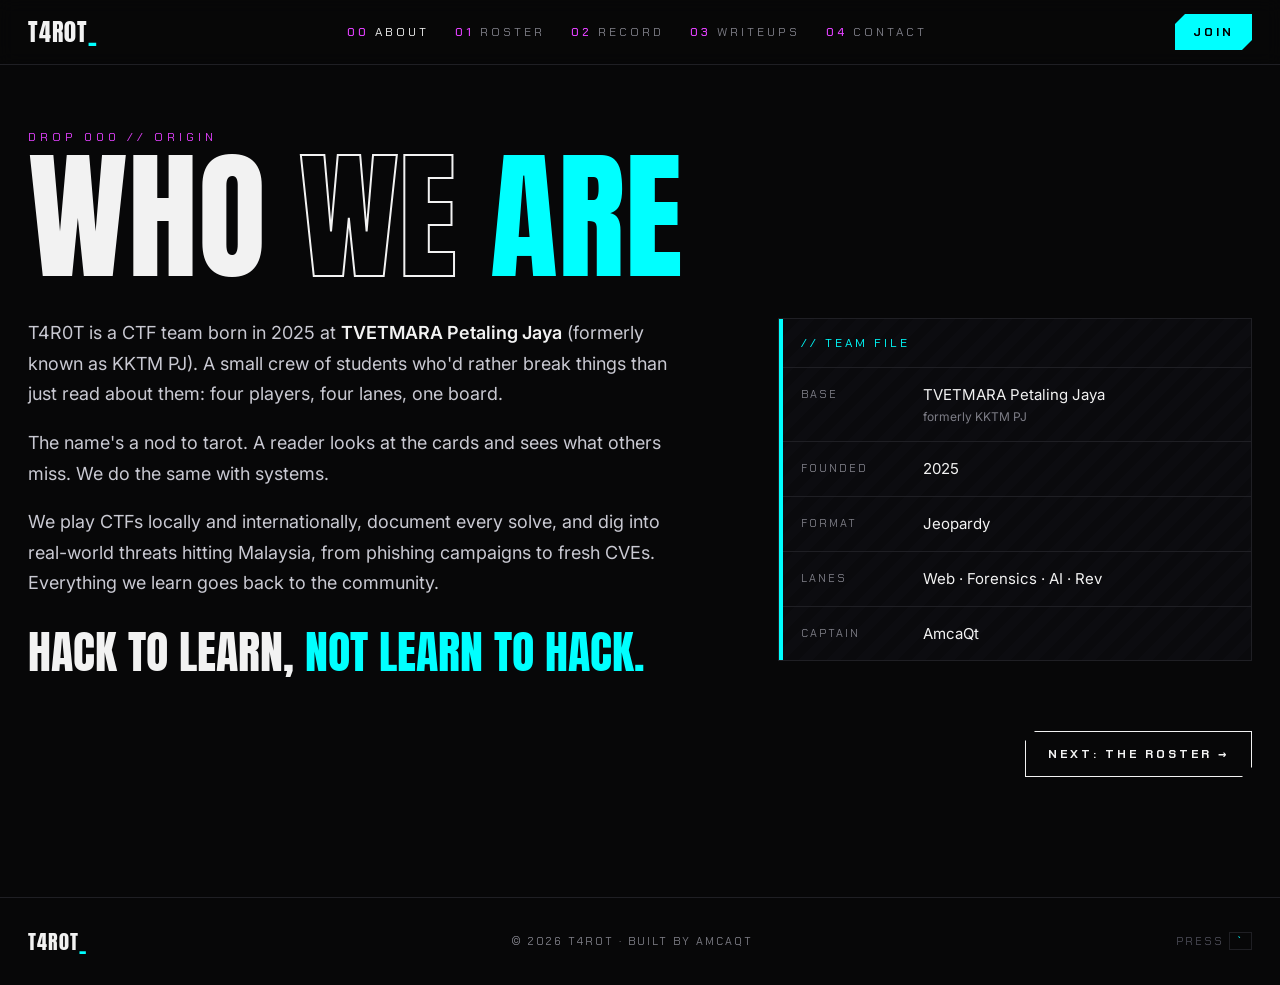
==== about.html @ 24bbe3ca "launching site" ====
<!doctype html>
<html lang="en">
<head>
<meta charset="utf-8">
<meta name="viewport" content="width=device-width, initial-scale=1">
<title>About | T4R0T</title>
<meta name="description" content="Who T4R0T is: a CTF team born in 2025 at TVETMARA Petaling Jaya.">
<meta name="theme-color" content="#070708">
<link rel="canonical" href="https://t4r0t-team.github.io/about.html">
<meta property="og:url" content="https://t4r0t-team.github.io/about.html">
<meta property="og:site_name" content="T4R0T">
<meta property="og:type" content="website">
<meta property="og:title" content="About | T4R0T">
<meta property="og:description" content="Who T4R0T is: a CTF team born in 2025 at TVETMARA Petaling Jaya.">
<link rel="icon" href="data:image/svg+xml,%3Csvg xmlns='http://www.w3.org/2000/svg' viewBox='0 0 64 64'%3E%3Crect width='64' height='64' fill='%23070708'/%3E%3Ctext x='50%25' y='56%25' text-anchor='middle' dominant-baseline='middle' font-family='Impact,sans-serif' font-size='44' fill='%2300ffff'%3ET%3C/text%3E%3C/svg%3E">
<link rel="preconnect" href="https://fonts.googleapis.com">
<link rel="preconnect" href="https://fonts.gstatic.com" crossorigin>
<link href="https://fonts.googleapis.com/css2?family=Anton&family=Chakra+Petch:wght@500;700&family=Inter:wght@400;600&family=JetBrains+Mono:wght@400&display=swap" rel="stylesheet">
<link rel="stylesheet" href="assets/css/style.css">
</head>
<body data-page="about">
<div id="chrome-top"></div>
<main>
<section class="wrap section first">
  <div class="drop">DROP 000 // ORIGIN</div>
  <h1 class="title">WHO <span class="out">WE</span> <span class="cy">ARE</span></h1>
  <div class="about">
    <div class="copy">
      <p>T4R0T is a CTF team born in 2025 at <strong>TVETMARA Petaling Jaya</strong> (formerly known as KKTM PJ). A small crew of students who'd rather break things than just read about them: four players, four lanes, one board.</p>
      <p>The name's a nod to tarot. A reader looks at the cards and sees what others miss. We do the same with systems.</p>
      <p>We play CTFs locally and internationally, document every solve, and dig into real-world threats hitting Malaysia, from phishing campaigns to fresh CVEs. Everything we learn goes back to the community.</p>
      <div class="closer">Hack to learn, <span>not learn to hack.</span></div>
    </div>
    <dl class="dossier">
      <div class="hd">// TEAM FILE</div>
      <div class="row"><dt>BASE</dt><dd>TVETMARA Petaling Jaya<small>formerly KKTM PJ</small></dd></div>
      <div class="row"><dt>FOUNDED</dt><dd>2025</dd></div>
      <div class="row"><dt>FORMAT</dt><dd>Jeopardy</dd></div>
      <div class="row"><dt>LANES</dt><dd>Web · Forensics · AI · Rev</dd></div>
      <div class="row"><dt>CAPTAIN</dt><dd id="captain">AmcaQt</dd></div>
    </dl>
  </div>
  <div class="pager"><a class="btn sec cut" href="roster.html">NEXT: THE ROSTER →</a></div>
</section>
</main>
<div id="chrome-bottom"></div>
<script src="assets/js/app.js"></script>
</body>
</html>
---- assets/css/style.css ----
/* =========================================================
   T4R0T team site
   Fonts: change these three lines to restyle the whole site
   ========================================================= */
:root{
  --display: "Anton", Impact, sans-serif;     /* titles, names, numbers */
  --label: "Chakra Petch", monospace;          /* small caps UI labels   */
  --body: "Inter", system-ui, sans-serif;      /* paragraphs             */
  --mono: "JetBrains Mono", monospace;         /* terminal only          */
  --display-track: 0;

  --bg:#070708; --ink:#f2f2f2; --soft:#c9c9d2; --muted:#7d7d86; --dim:#4a4a55;
  --line:#1f1f24; --hover:#0d0d10;
  --cyan:#00ffff; --mag:#e040fb; --green:#3dffa8; --amber:#ffb02e; --red:#ff5c7a;
  --stripe:repeating-linear-gradient(-45deg,#0a0a0d 0 10px,#0c0c10 10px 20px);
  --max:1280px;
}
/* hidden alt font sets, switched from the terminal */
:root[data-font="f"]{ --display:"Teko",Impact,sans-serif; --label:"JetBrains Mono",monospace; --display-track:1px }
:root[data-font="g"]{ --body:"Rajdhani",system-ui,sans-serif }

*{box-sizing:border-box;margin:0;padding:0}
html{scroll-behavior:smooth;scroll-padding-top:80px}
body{background:var(--bg);color:var(--ink);font-family:var(--body);overflow-x:hidden;-webkit-font-smoothing:antialiased}
a{color:inherit;text-decoration:none}
button{font:inherit;color:inherit;background:none;border:0;cursor:pointer}
::selection{background:var(--cyan);color:#000}
:focus-visible{outline:2px solid var(--cyan);outline-offset:3px}

.wrap{max-width:var(--max);margin:0 auto;padding:0 28px}
.section{padding-top:120px}
.cut{clip-path:polygon(10px 0,100% 0,100% calc(100% - 10px),calc(100% - 10px) 100%,0 100%,0 10px)}

/* shared type */
.drop,.kick,.label,.sub,.lbl,.n,.date,.chip,.lane{font-family:var(--label);text-transform:uppercase}
.drop{font-size:12px;letter-spacing:4px;color:var(--mag)}
.title,.big{font-family:var(--display);letter-spacing:var(--display-track);text-transform:uppercase;font-weight:400}
.title{font-size:clamp(56px,11vw,140px);line-height:.88;margin-top:10px}
.out{color:transparent;-webkit-text-stroke:2px var(--ink)}
.cy{color:var(--cyan)}
.sub{font-size:12px;letter-spacing:2px;color:var(--muted);margin-top:16px;display:flex;gap:10px 28px;flex-wrap:wrap}
.label{font-size:12px;letter-spacing:3px;color:var(--muted);margin:48px 0 14px;display:flex;align-items:center;gap:12px}
.label::after{content:"";flex:1;height:1px;background:var(--line)}

/* glitch */
@keyframes glitch{
  0%{text-shadow:3px 0 var(--mag),-3px 0 var(--cyan);transform:translate(1px,0)}
  50%{text-shadow:-3px 0 var(--mag),3px 0 var(--cyan);transform:translate(-1px,1px)}
  100%{text-shadow:none;transform:none}
}
.gl:hover .gt{animation:glitch .35s steps(2) 1}

/* ribbons and lane chips */
.ribbon{position:absolute;top:16px;right:-38px;transform:rotate(45deg);background:var(--mag);color:#000;font-family:var(--label);font-size:10px;font-weight:700;letter-spacing:2px;padding:4px 42px;z-index:1}
.lane{font-size:10px;letter-spacing:2px;padding:3px 7px;white-space:nowrap;border:1px solid}
.lane.web{color:var(--cyan);border-color:#00ffff44}
.lane.rev{color:var(--amber);border-color:#ffb02e44}
.lane.for{color:var(--mag);border-color:#e040fb44}
.lane.osint{color:var(--green);border-color:#3dffa844}
.lane.b2r,.lane.threat{color:var(--red);border-color:#ff5c7a44}
.lane.vuln{color:var(--mag);border-color:#e040fb44}
.lane.ai{color:var(--green);border-color:#3dffa844}
.lane.misc{color:var(--soft);border-color:#c9c9d644}

/* =================== NAV =================== */
.nav{position:sticky;top:0;z-index:20;display:flex;align-items:center;justify-content:space-between;gap:16px;padding:14px 28px;border-bottom:1px solid var(--line);background:rgba(7,7,8,.86);backdrop-filter:blur(8px)}
.logo{font-family:var(--display);font-size:24px;letter-spacing:1px}
.logo span{color:var(--cyan);animation:blink 1.1s steps(1) infinite}
@keyframes blink{50%{opacity:0}}
.links{display:flex;gap:26px;font-family:var(--label);font-size:12px;letter-spacing:3px;color:var(--muted)}
.links a{transition:color .15s}
.links a:hover,.links a.on{color:var(--ink)}
.links a b{color:var(--mag);font-weight:500;margin-right:6px}
.join{font-family:var(--label);font-size:12px;letter-spacing:3px;padding:10px 18px;background:var(--cyan);color:#000;font-weight:700}
.join:hover{background:var(--ink)}
.burger{display:none;width:40px;height:40px;position:relative}
.burger span{position:absolute;left:9px;right:9px;height:2px;background:var(--ink);transition:.2s}
.burger span:first-child{top:15px}.burger span:last-child{top:23px}
.nav.open .burger span:first-child{top:19px;transform:rotate(45deg)}
.nav.open .burger span:last-child{top:19px;transform:rotate(-45deg)}

/* =================== HERO =================== */
.hero{max-width:var(--max);margin:0 auto;padding:72px 28px 0;display:grid;grid-template-columns:minmax(0,1.6fr) minmax(0,1fr);gap:40px;align-items:end}
.hero.solo{grid-template-columns:1fr}
.kick{font-size:12px;letter-spacing:4px;color:var(--mag);display:flex;gap:14px;flex-wrap:wrap}
.kick i{font-style:normal;color:var(--muted)}
.big{font-size:clamp(96px,17vw,230px);line-height:.82;margin-top:14px;letter-spacing:-2px}
.big.glitch{animation:glitch .4s steps(2) 1}
.motto{font-size:clamp(18px,2vw,24px);line-height:1.4;margin-top:22px}
.motto em{font-style:normal;color:var(--cyan)}
.lede{color:var(--muted);font-size:15px;line-height:1.65;margin-top:10px;max-width:520px}
.ctas{display:flex;gap:10px;margin-top:28px;flex-wrap:wrap}
.btn{font-family:var(--label);font-size:12px;letter-spacing:3px;padding:14px 22px;border:1px solid var(--ink);transition:.2s;font-weight:700}
.btn.pri{background:var(--ink);color:#000}
.btn.pri:hover{background:var(--cyan);border-color:var(--cyan)}
.btn.sec:hover{border-color:var(--cyan);color:var(--cyan)}

.next{position:relative;border:1px solid var(--line);padding:24px;background:var(--stripe);overflow:hidden}
.next::before{content:"";position:absolute;left:0;top:0;bottom:0;width:4px;background:var(--mag)}
.next .lbl{font-size:11px;letter-spacing:3px;color:var(--mag);display:flex;align-items:center;gap:8px}
.next .lbl::before{content:"";width:7px;height:7px;border-radius:50%;background:var(--mag);animation:pulse 1.4s infinite}
@keyframes pulse{50%{opacity:.25}}
.next h2{font-family:var(--display);font-weight:400;font-size:44px;line-height:.92;text-transform:uppercase;margin-top:14px}
.next h2 span{color:var(--cyan)}
.next .fmt{font-family:var(--label);font-size:11px;letter-spacing:2px;color:var(--muted);margin-top:10px}
.cd{display:grid;grid-template-columns:repeat(4,1fr);border-top:1px dashed var(--line);margin-top:20px;padding-top:16px;text-align:center}
.cd b{display:block;font-family:var(--display);font-weight:400;font-size:40px;line-height:1}
.cd small{font-family:var(--label);font-size:9px;letter-spacing:2px;color:var(--muted)}
.next .qual{margin-top:16px;font-family:var(--label);font-size:11px;letter-spacing:1.5px;color:var(--muted)}

/* stat strips (hero + record) */
.stats{display:grid;grid-template-columns:repeat(4,1fr);border-left:1px solid var(--line);border-top:1px solid var(--line);margin-top:48px}
.stat{border-right:1px solid var(--line);border-bottom:1px solid var(--line);padding:22px 20px;transition:background .2s}
.stat:hover{background:var(--hover)}
.stat b{display:block;font-family:var(--display);font-weight:400;font-size:56px;line-height:1;letter-spacing:var(--display-track)}
.stat:hover b{color:var(--cyan)}
.stat span{font-family:var(--label);font-size:11px;letter-spacing:3px;color:var(--muted)}
#recStats{margin-top:28px}
#recStats .stat b{font-size:44px}

/* =================== ABOUT =================== */
.about{display:grid;grid-template-columns:minmax(0,1.5fr) minmax(0,1fr);gap:40px;margin-top:40px;align-items:start}
.copy p{font-size:18px;line-height:1.7;color:var(--soft);margin-bottom:18px;max-width:640px}
.copy strong{color:var(--ink);font-weight:600}
.closer{font-family:var(--display);font-size:clamp(30px,3.6vw,46px);line-height:1;text-transform:uppercase;margin-top:30px;letter-spacing:var(--display-track)}
.closer span{color:var(--cyan)}
.dossier{border:1px solid var(--line);position:relative;background:var(--stripe)}
.dossier::before{content:"";position:absolute;left:0;top:0;bottom:0;width:4px;background:var(--cyan)}
.dossier .hd{font-family:var(--label);font-size:12px;letter-spacing:3px;color:var(--cyan);padding:16px 22px;border-bottom:1px solid var(--line)}
.dossier .row{display:grid;grid-template-columns:110px 1fr;gap:12px;padding:16px 22px;border-bottom:1px solid var(--line)}
.dossier .row:last-child{border-bottom:0}
.dossier dt{font-family:var(--label);font-size:11px;letter-spacing:2px;color:var(--muted);padding-top:3px}
.dossier dd{font-size:15px;line-height:1.45}
.dossier dd small{display:block;font-size:12px;color:var(--muted);margin-top:2px}

/* =================== ROSTER =================== */
.lineup{display:grid;grid-template-columns:repeat(auto-fit,minmax(250px,1fr));border-left:1px solid var(--line);margin-top:32px}
.player{position:relative;border:1px solid var(--line);border-left:0;padding:22px 20px 26px;min-height:400px;display:flex;flex-direction:column;overflow:hidden;transition:background .2s}
.player:hover{background:var(--hover)}
.player .no{font-family:var(--label);font-size:11px;letter-spacing:3px;color:var(--muted);display:flex;justify-content:space-between}
.player .no b{color:var(--cyan)}
.player.lead .no b{color:var(--mag)}
.av{margin:26px 0 20px;width:100%;aspect-ratio:1/1;max-height:160px;border:1px solid var(--line);display:grid;place-items:center;font-family:var(--display);font-size:64px;color:#1b1b20;background:repeating-linear-gradient(45deg,#0b0b0e 0 8px,#0e0e12 8px 16px);overflow:hidden;transition:color .2s}
.av img{width:100%;height:100%;object-fit:cover;filter:grayscale(1) contrast(1.1);transition:filter .3s}
.player:hover .av{color:var(--cyan)}
.player:hover .av img{filter:none}
.player.lead:hover .av{color:var(--mag)}
.player .name{font-family:var(--display);font-size:40px;line-height:1;text-transform:uppercase;letter-spacing:var(--display-track)}
.player .tags{display:flex;gap:6px;flex-wrap:wrap;margin-top:10px}
.player .tl{margin-top:auto;padding-top:18px;font-size:15px;line-height:1.45;border-top:1px dashed var(--line)}
.player .tl::before{content:"\201C";font-family:var(--display);color:var(--cyan);font-size:28px;line-height:0;vertical-align:-10px;margin-right:4px}
.player.lead .tl::before{color:var(--mag)}
.player .socials{display:flex;gap:12px;margin-top:14px;font-family:var(--label);font-size:11px;letter-spacing:2px;color:var(--muted)}
.player .socials a:hover{color:var(--cyan)}

/* =================== RECORD =================== */
.feat{display:grid;grid-template-columns:repeat(auto-fit,minmax(260px,1fr));border-left:1px solid var(--line)}
.fcard{position:relative;border:1px solid var(--line);border-left:0;padding:22px 20px;min-height:270px;display:flex;flex-direction:column;overflow:hidden;transition:background .2s}
.fcard:hover{background:var(--hover)}
.fcard .top{display:flex;justify-content:space-between;align-items:center;gap:8px;font-family:var(--label);font-size:11px;letter-spacing:2px;color:var(--muted)}
.fcard .rank{font-family:var(--display);font-size:120px;line-height:.9;margin:18px 0 10px}
.fcard .rank small{font-size:48px;vertical-align:top;margin-right:2px;color:var(--muted)}
.fcard.gold .rank{color:var(--mag)}
.fcard.pod .rank{color:var(--cyan)}
.fcard .ev{font-family:var(--display);font-size:26px;text-transform:uppercase;line-height:1.05;margin-top:auto;letter-spacing:var(--display-track)}
.fcard .meta{font-family:var(--label);font-size:11px;letter-spacing:1.5px;color:var(--muted);margin-top:8px;text-transform:uppercase}
.solo-tag{color:var(--cyan);border:1px solid #00ffff55;padding:2px 6px;margin-right:42px}
.list{border-top:1px solid var(--line)}
.match{display:grid;grid-template-columns:110px 1fr 120px 110px;gap:16px;align-items:center;padding:16px 4px;border-bottom:1px solid var(--line);transition:background .15s,padding .15s}
.match:hover{background:var(--hover);padding-left:12px}
.match .r{font-family:var(--display);font-size:30px}
.match .r.pod{color:var(--cyan)}.match .r.gold{color:var(--mag)}
.match .r.txt{font-size:20px;color:var(--muted);letter-spacing:1px}
.match .name{font-weight:600;font-size:16px}
.match .name a:hover{color:var(--cyan)}
.match .small{font-family:var(--label);font-size:11px;color:var(--muted);margin-top:3px;letter-spacing:1px;text-transform:uppercase}
.plat{font-family:var(--label);font-size:11px;letter-spacing:1.5px;border:1px solid var(--line);padding:4px 8px;justify-self:start}
.match .date{font-size:12px;color:var(--muted);text-align:right;letter-spacing:1px}

/* =================== WRITEUPS =================== */
.split{display:grid;grid-template-columns:minmax(0,2fr) minmax(0,1fr);gap:28px;margin-top:40px;align-items:start}
.colhead{display:flex;align-items:flex-end;justify-content:space-between;gap:12px;padding-bottom:14px;border-bottom:2px solid var(--ink);margin-bottom:16px}
.colhead h2{font-family:var(--display);font-weight:400;font-size:44px;line-height:.9;text-transform:uppercase;letter-spacing:var(--display-track)}
.colhead h2 span{color:var(--cyan)}
.colhead.res h3 span{color:var(--mag)}
.n{font-size:11px;letter-spacing:2px;color:var(--muted)}
.filters{display:flex;gap:6px;flex-wrap:wrap;margin-bottom:16px}
.filters button{border:1px solid var(--line);color:var(--muted);font-family:var(--label);font-size:11px;letter-spacing:2px;padding:7px 11px;text-transform:uppercase;transition:.15s}
.filters button:hover{color:var(--ink);border-color:#3a3a44}
.filters button.on{border-color:var(--cyan);color:var(--cyan)}
.filters button span{color:var(--dim);margin-left:6px}
.grid{display:grid;grid-template-columns:repeat(auto-fill,minmax(240px,1fr));border-left:1px solid var(--line);border-top:1px solid var(--line)}
.grid:empty{display:none}
.grid.one{grid-template-columns:1fr}
.card{position:relative;overflow:hidden;border-right:1px solid var(--line);border-bottom:1px solid var(--line);padding:20px;min-height:210px;display:flex;flex-direction:column;transition:background .2s}
.card:hover{background:var(--hover)}
.card .top{display:flex;justify-content:space-between;align-items:center;gap:8px;font-family:var(--label);font-size:10px;letter-spacing:2px;color:var(--muted);text-transform:uppercase}
.card .src{color:var(--ink)}
.card.new .top .lane{margin-right:34px}
.card h4{font-family:var(--display);font-weight:400;font-size:26px;line-height:1.02;text-transform:uppercase;margin:16px 0 12px;letter-spacing:var(--display-track)}
.card .snip{font-size:14px;line-height:1.55;color:var(--muted);margin-bottom:6px;display:-webkit-box;-webkit-line-clamp:3;-webkit-box-orient:vertical;overflow:hidden}
.card .bottom{margin-top:auto;display:flex;justify-content:space-between;align-items:center;gap:8px;padding-top:14px;border-top:1px dashed var(--line)}
.card .date{font-size:11px;letter-spacing:1.5px;color:var(--muted)}
.go{font-family:var(--label);font-size:11px;letter-spacing:2px;color:var(--cyan);opacity:0;transform:translateX(-6px);transition:.2s}
.card:hover .go{opacity:1;transform:none}
.grid.one .card{min-height:0}
.event{margin-top:22px}
.ehead{display:grid;grid-template-columns:1fr auto;align-items:end;gap:12px;border:1px solid var(--line);border-bottom:0;padding:20px 22px;background:var(--stripe)}
.ehead .ek{font-family:var(--label);font-size:11px;letter-spacing:3px;color:var(--mag)}
.ehead h4{font-family:var(--display);font-weight:400;font-size:clamp(34px,4.4vw,58px);line-height:.9;text-transform:uppercase;margin-top:8px;letter-spacing:var(--display-track)}
.ehead h4 span{color:var(--cyan)}
.ehead .es{text-align:right}
.ehead .es b{display:block;font-family:var(--display);font-weight:400;font-size:46px;line-height:1}
.ehead .es small{font-family:var(--label);font-size:10px;letter-spacing:2px;color:var(--muted)}
.ehead .lanes{grid-column:1/-1;display:flex;gap:6px;flex-wrap:wrap;margin-top:4px}
.vault-error{border:1px dashed var(--line);padding:28px;font-family:var(--label);font-size:12px;letter-spacing:2px;color:var(--muted)}
.vault-error a{color:var(--cyan)}

/* =================== CONTACT =================== */
.chead{display:flex;justify-content:space-between;align-items:flex-end;gap:16px;flex-wrap:wrap}
.chead p{font-size:16px;color:var(--muted);max-width:420px;line-height:1.6}
.channels{display:grid;grid-template-columns:repeat(3,1fr);border-left:1px solid var(--line);border-top:1px solid var(--line);margin-top:32px}
.ch{position:relative;border-right:1px solid var(--line);border-bottom:1px solid var(--line);padding:26px 24px;min-height:240px;display:flex;flex-direction:column;text-align:left;transition:background .2s;overflow:hidden}
.ch:hover{background:var(--hover)}
.ch .k{font-family:var(--label);font-size:11px;letter-spacing:3px;color:var(--muted);display:flex;justify-content:space-between}
.ch .k b{font-weight:500;color:var(--mag)}
.ch h3{font-family:var(--display);font-weight:400;font-size:52px;line-height:.95;text-transform:uppercase;margin-top:22px;letter-spacing:var(--display-track)}
.ch .handle{font-family:var(--label);font-size:15px;margin-top:10px;color:var(--cyan);word-break:break-all}
.ch .act{margin-top:auto;padding-top:18px;border-top:1px dashed var(--line);font-family:var(--label);font-size:11px;letter-spacing:2px;color:var(--muted);display:flex;justify-content:space-between}
.ch:hover .act span:last-child{color:var(--cyan)}
.ch.copied .act span:first-child{color:var(--green)}

/* =================== FOOTER + TERMINAL =================== */
footer{border-top:1px solid var(--line);margin-top:120px}
.foot{max-width:var(--max);margin:0 auto;padding:28px;display:flex;justify-content:space-between;align-items:center;gap:16px;flex-wrap:wrap;font-family:var(--label);font-size:11px;letter-spacing:2px;color:var(--muted);text-transform:uppercase}
.foot .logo{font-size:20px;color:var(--ink);text-transform:none}
.hint{color:var(--dim)}
.hint kbd{border:1px solid var(--line);padding:1px 6px;color:var(--cyan);font-family:var(--mono)}

.term{position:fixed;left:0;right:0;bottom:0;height:0;overflow:hidden;background:#030305;border-top:0 solid var(--cyan);transition:height .25s;font-family:var(--mono);font-size:13px;z-index:30}
.term.open{height:260px;border-top-width:1px}
.term-body{padding:14px 20px;height:220px;overflow-y:auto;color:var(--green);line-height:1.6}
.term-body .c{color:var(--cyan)}
.term-in{display:flex;padding:0 20px;gap:8px;color:var(--cyan)}
.term-in input{flex:1;background:transparent;border:0;outline:0;color:var(--ink);font:inherit}

/* =================== RESPONSIVE =================== */
@media (max-width:980px){
  .links{display:none;position:absolute;top:100%;left:0;right:0;flex-direction:column;gap:0;background:var(--bg);border-bottom:1px solid var(--line)}
  .nav.open .links{display:flex}
  .links a{padding:16px 28px;border-top:1px solid var(--line)}
  .burger{display:block}
  .join{display:none}
  .hero{grid-template-columns:1fr}
  .about,.split{grid-template-columns:1fr}
  .split{gap:56px}
  .channels{grid-template-columns:1fr}
  .ch{min-height:0}
}
@media (max-width:700px){
  .wrap,.hero{padding-left:16px;padding-right:16px}
  .nav{padding:12px 16px}
  .section{padding-top:88px}
  .stats{grid-template-columns:repeat(2,1fr)}
  .stat b{font-size:44px}
  .match{grid-template-columns:70px 1fr;row-gap:6px}
  .plat,.match .date{grid-column:2;text-align:left}
  .fcard .rank{font-size:96px}
  .player{min-height:0}
  .foot{padding:24px 16px}
}

/* respect people who turn off motion */
@media (prefers-reduced-motion:reduce){
  *,*::before,*::after{animation:none!important;transition:none!important}
  html{scroll-behavior:auto}
}

/* =================== MULTI-PAGE =================== */
.section.first{padding-top:64px}
main{min-height:calc(100vh - 200px)}
.pager{display:flex;justify-content:flex-end;margin-top:56px}

/* home: pick your path */
.tiles{display:grid;grid-template-columns:repeat(5,minmax(0,1fr));border-left:1px solid var(--line);border-top:1px solid var(--line)}
.tile{position:relative;border-right:1px solid var(--line);border-bottom:1px solid var(--line);padding:22px 20px;min-height:230px;display:flex;flex-direction:column;overflow:hidden;transition:background .2s}
.tile:hover{background:var(--hover)}
.tile::after{content:"";position:absolute;left:0;bottom:0;height:3px;width:0;background:var(--cyan);transition:width .25s}
.tile:hover::after{width:100%}
.tile .k{font-family:var(--label);font-size:11px;letter-spacing:3px;color:var(--mag)}
.tile .num{font-family:var(--display);font-size:64px;line-height:1;margin-top:18px;letter-spacing:var(--display-track)}
.tile:hover .num{color:var(--cyan)}
.tile h2{font-family:var(--display);font-weight:400;font-size:30px;line-height:1;text-transform:uppercase;margin-top:auto;letter-spacing:var(--display-track)}
.tile p{font-size:13px;color:var(--muted);margin-top:6px;line-height:1.5}
.tile .go{opacity:1;transform:none;margin-top:14px}

@media (max-width:1100px){ .tiles{grid-template-columns:repeat(3,minmax(0,1fr))} }
@media (max-width:700px){
  .tiles{grid-template-columns:1fr 1fr}
  .tile{min-height:180px}
  .section.first{padding-top:44px}
  .pager{justify-content:stretch}
  .pager .btn{width:100%;text-align:center}
}
.paths{padding-top:8px}
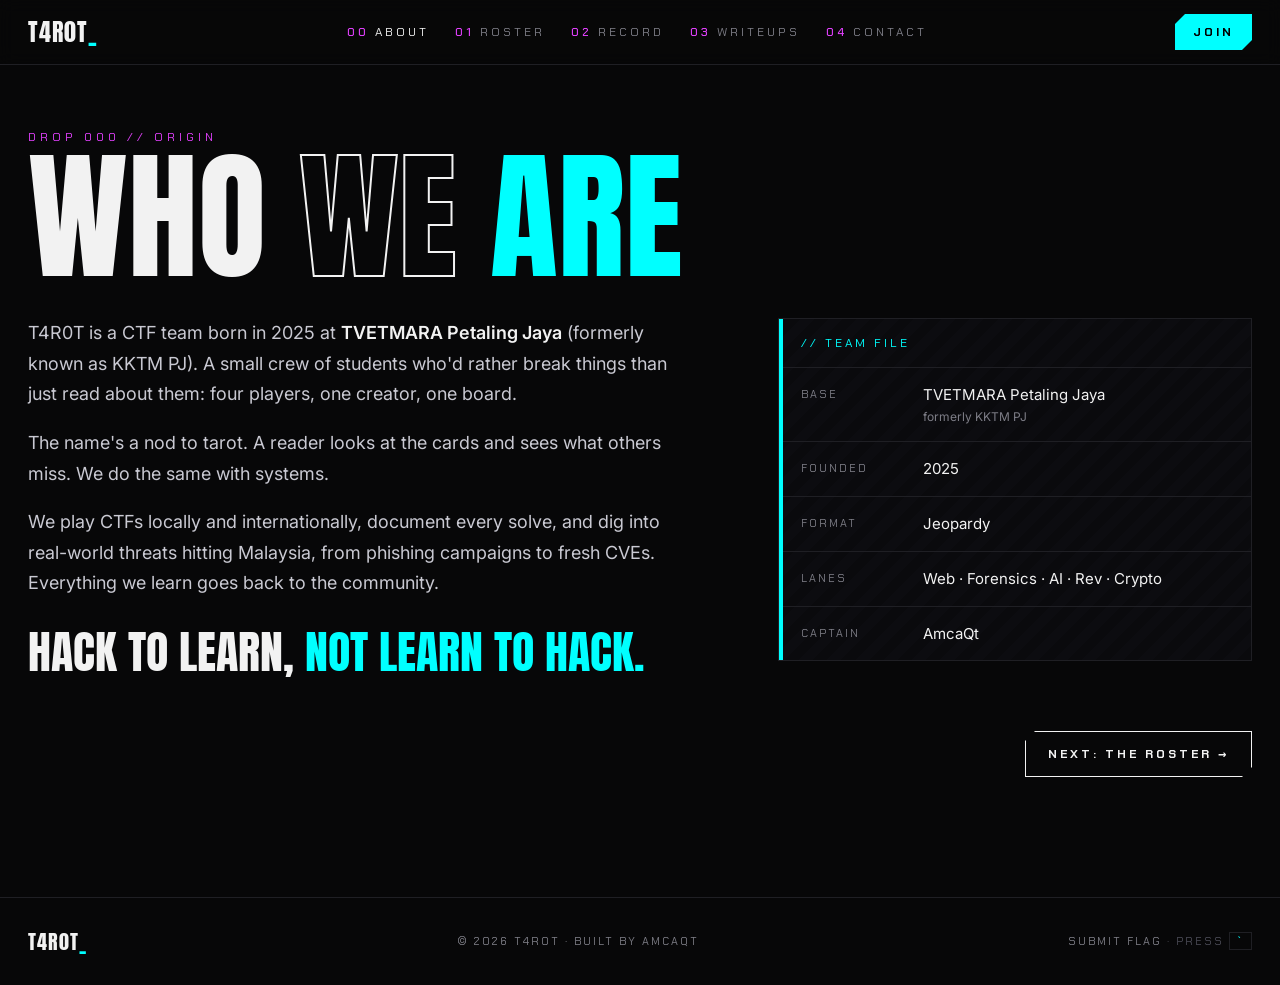
==== commit 6ec9f274: "update role" ====
--- a/about.html
+++ b/about.html
@@ -26,7 +26,7 @@
   <h1 class="title">WHO <span class="out">WE</span> <span class="cy">ARE</span></h1>
   <div class="about">
     <div class="copy">
-      <p>T4R0T is a CTF team born in 2025 at <strong>TVETMARA Petaling Jaya</strong> (formerly known as KKTM PJ). A small crew of students who'd rather break things than just read about them: four players, four lanes, one board.</p>
+      <p>T4R0T is a CTF team born in 2025 at <strong>TVETMARA Petaling Jaya</strong> (formerly known as KKTM PJ). A small crew of students who'd rather break things than just read about them: four players, one creator, one board.</p>
       <p>The name's a nod to tarot. A reader looks at the cards and sees what others miss. We do the same with systems.</p>
       <p>We play CTFs locally and internationally, document every solve, and dig into real-world threats hitting Malaysia, from phishing campaigns to fresh CVEs. Everything we learn goes back to the community.</p>
       <div class="closer">Hack to learn, <span>not learn to hack.</span></div>
@@ -36,7 +36,7 @@
       <div class="row"><dt>BASE</dt><dd>TVETMARA Petaling Jaya<small>formerly KKTM PJ</small></dd></div>
       <div class="row"><dt>FOUNDED</dt><dd>2025</dd></div>
       <div class="row"><dt>FORMAT</dt><dd>Jeopardy</dd></div>
-      <div class="row"><dt>LANES</dt><dd>Web · Forensics · AI · Rev</dd></div>
+      <div class="row"><dt>LANES</dt><dd>Web · Forensics · AI · Rev · Crypto</dd></div>
       <div class="row"><dt>CAPTAIN</dt><dd id="captain">AmcaQt</dd></div>
     </dl>
   </div>
--- a/assets/css/style.css
+++ b/assets/css/style.css
@@ -1,6 +1,6 @@
 /* =========================================================
-   T4R0T team site
-   Fonts: change these three lines to restyle the whole site
+    T4R0T team site
+    Fonts: change these three lines to restyle the whole site
    ========================================================= */
 :root{
   --display: "Anton", Impact, sans-serif;     /* titles, names, numbers */
@@ -152,6 +152,13 @@
 .player.lead .tl::before{color:var(--mag)}
 .player .socials{display:flex;gap:12px;margin-top:14px;font-family:var(--label);font-size:11px;letter-spacing:2px;color:var(--muted)}
 .player .socials a:hover{color:var(--cyan)}
+.lane.crypto{color:#6ea8ff;border-color:#6ea8ff44}
+.player.creator .ribbon{background:var(--amber)}
+.player.creator .no b{color:var(--amber)}
+.player.creator:hover .av{color:var(--amber)}
+.player.creator .tl::before{color:var(--amber)}
+.player:not(:has(.tl)) .socials{margin-top:auto;padding-top:18px;border-top:1px dashed var(--line)}
+.player.lead .no,.player.creator .no{padding-right:58px}
 
 /* =================== RECORD =================== */
 .feat{display:grid;grid-template-columns:repeat(auto-fit,minmax(260px,1fr));border-left:1px solid var(--line)}
@@ -303,3 +310,49 @@
   .pager .btn{width:100%;text-align:center}
 }
 .paths{padding-top:8px}
+
+/* =================== FLAG PAGE =================== */
+.sr{position:absolute;width:1px;height:1px;overflow:hidden;clip:rect(0 0 0 0)}
+.hint a{color:var(--muted);transition:color .15s}
+.hint a:hover{color:var(--cyan)}
+.flag-wrap{display:grid;grid-template-columns:minmax(0,1.6fr) minmax(0,1fr);gap:28px;margin-top:40px;align-items:start}
+.flag-box,.flag-win{position:relative;border:1px solid var(--line);background:var(--stripe);overflow:hidden}
+.flag-box::before,.flag-win::before{content:"";position:absolute;left:0;top:0;bottom:0;width:4px;background:var(--cyan)}
+.flag-win::before{background:var(--green)}
+.flag-hd{display:flex;justify-content:space-between;gap:12px;flex-wrap:wrap;padding:16px 24px;border-bottom:1px solid var(--line);font-family:var(--label);font-size:12px;letter-spacing:3px;color:var(--cyan)}
+.flag-fmt{color:var(--muted)}
+#flagForm{padding:28px 24px}
+.flag-row{display:flex;align-items:center;gap:12px;border:1px solid var(--line);background:#050507;padding:6px 6px 6px 16px;transition:border-color .2s}
+.flag-row:focus-within{border-color:var(--cyan)}
+.flag-prompt{font-family:var(--mono);color:var(--cyan);font-size:18px}
+.flag-input{flex:1;min-width:0;background:transparent;border:0;outline:0;color:var(--ink);font-family:var(--mono);font-size:18px;padding:12px 0}
+.flag-input::placeholder{color:var(--dim)}
+.flag-btn{padding:14px 22px}
+.flag-msg{min-height:22px;margin-top:14px;font-family:var(--label);font-size:12px;letter-spacing:2px;text-transform:uppercase}
+.flag-msg.bad{color:var(--red)}
+.flag-box.shake{animation:shake .35s}
+@keyframes shake{20%{transform:translateX(-8px)}40%{transform:translateX(8px)}60%{transform:translateX(-5px)}80%{transform:translateX(5px)}}
+
+.flag-win{padding:28px 24px 26px}
+.win-k{font-family:var(--label);font-size:12px;letter-spacing:3px;color:var(--green)}
+.win-big{font-family:var(--display);font-size:clamp(64px,10vw,120px);line-height:.9;margin-top:12px;color:var(--green);letter-spacing:var(--display-track)}
+.flag-win.boom .win-big{animation:glitch .5s steps(2) 3}
+.flag-win.boom{animation:flash .6s}
+@keyframes flash{0%{background:#3dffa833}100%{background:transparent}}
+.win-p{font-size:16px;line-height:1.6;color:var(--soft);margin-top:14px;max-width:520px}
+.win-p b{color:var(--cyan);font-family:var(--mono);font-weight:400}
+.win-meta{display:flex;gap:14px;margin:22px 0;font-family:var(--label);font-size:11px;letter-spacing:2px;color:var(--muted)}
+.win-meta span:last-child{color:var(--ink)}
+.flag-win .ribbon{background:var(--green)}
+
+.flag-rules{border:1px solid var(--line)}
+.flag-rules .hd{font-family:var(--label);font-size:12px;letter-spacing:3px;color:var(--mag);padding:16px 22px;border-bottom:1px solid var(--line)}
+.flag-rules ol{padding:18px 22px 18px 42px;display:grid;gap:12px;font-size:14px;line-height:1.55;color:var(--soft)}
+.flag-rules li::marker{color:var(--mag);font-family:var(--label)}
+
+@media (max-width:900px){ .flag-wrap{grid-template-columns:1fr} }
+@media (max-width:520px){
+  .flag-row{flex-wrap:wrap;padding:6px 12px}
+  .flag-input{font-size:16px}
+  .flag-btn{width:100%;text-align:center}
+}
